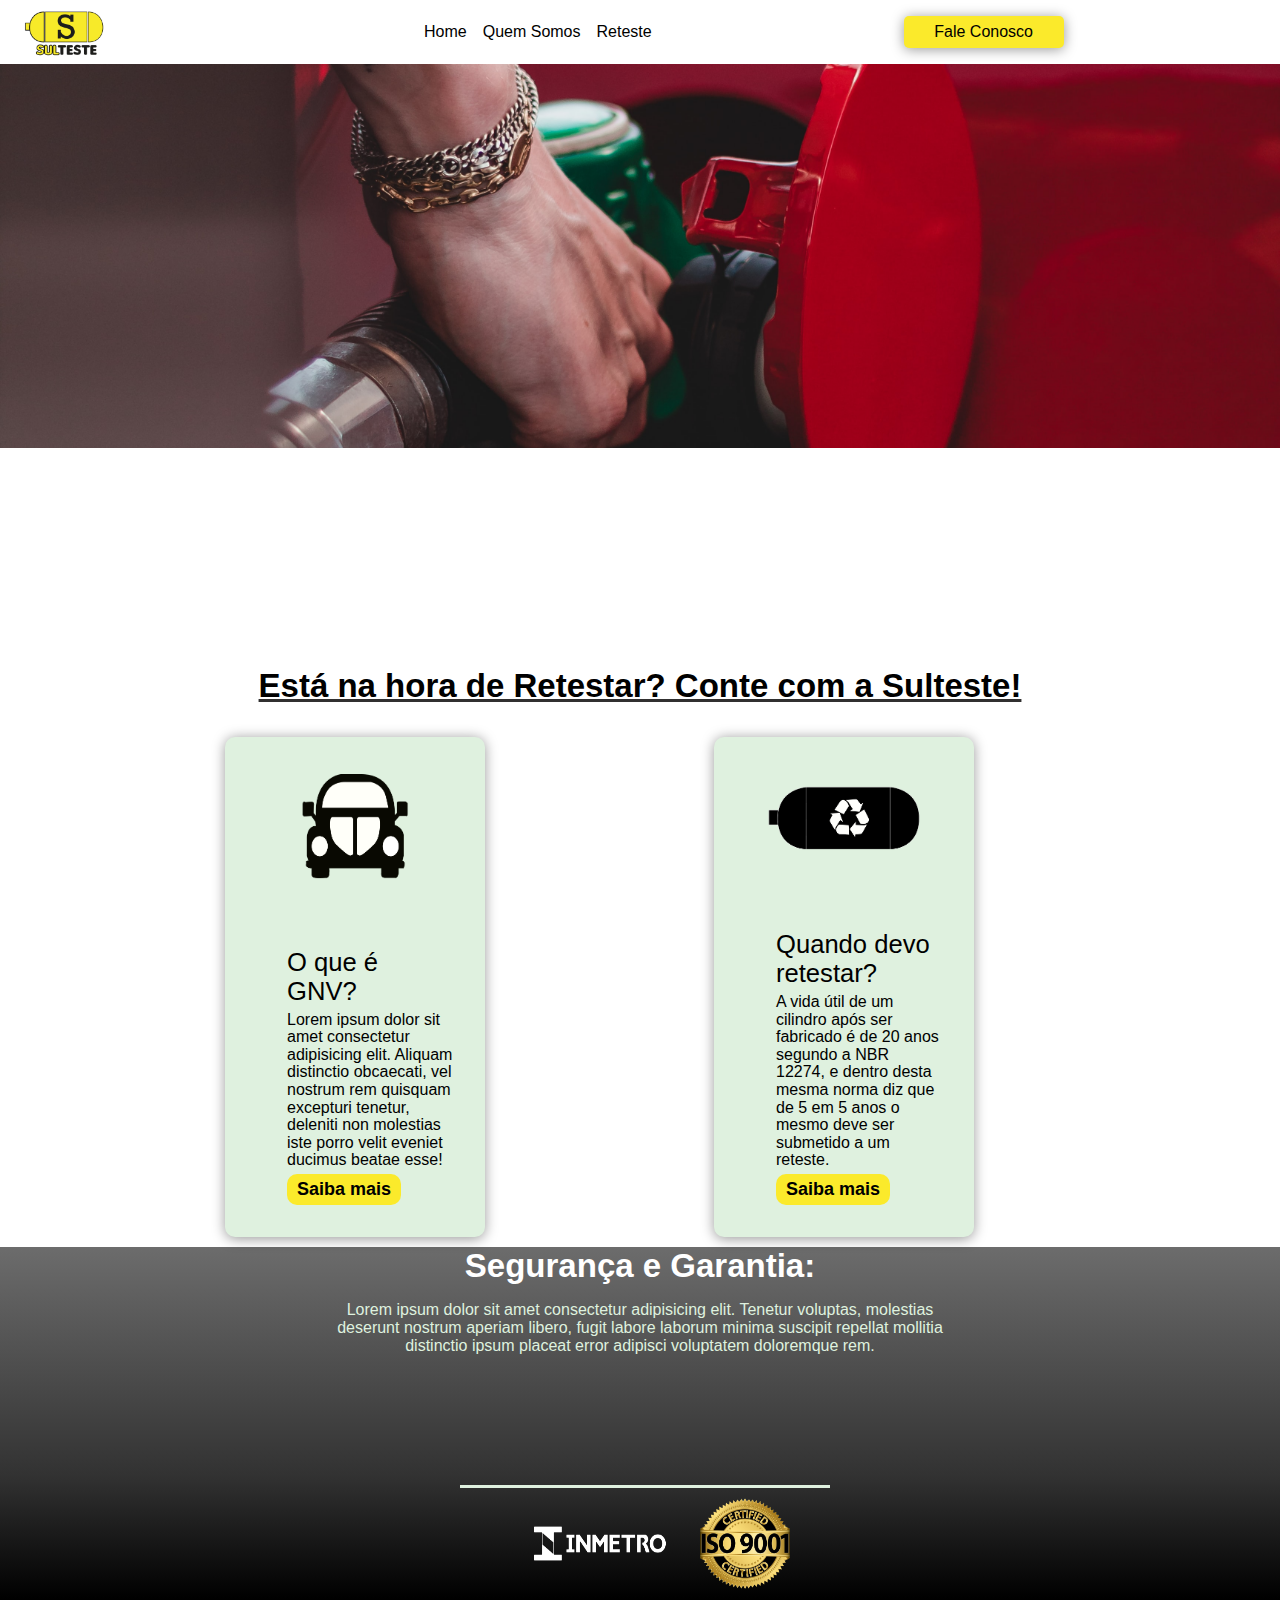
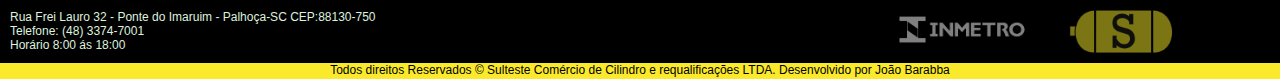
==== index.html @ 67af15f6 "Merge pull request #4 from joao-barabba/v6" ====
<html lang="pt-br">
  <head>
    <meta charset="UTF-8" />
    <meta name="description" content="Reteste de Cilindros GNV" />
    <meta name="viewport" content="width=device-width, initial-scale=1.0" />
    <link rel="apple-touch-icon" sizes="180x180" href="imagens/apple-touch-icon.png" />
    <link rel="icon" type="image/png" sizes="32x32" href="imagens/favicon-32x32.png" />
    <link rel="icon" type="image/png" sizes="16x16" href="imagens/favicon-16x16.png" />
    <link rel="manifest" href="/site.webmanifest" />
    <link rel="stylesheet"  href="estilos/styleHome.css">
    <title>Sulteste - Home</title>
  </head>
  <body>
        <header class="cabecalho">
            <img  src="/imagens/sulteste_logo.png" title="Logo Sulteste"  class="logo">
            <nav>
                <ul class="menu">
                    <li><a href="#home"> Home  </a></li>
                    <li><a href="quemsomos.html"> Quem Somos   </a></li>
                    <li><a href="reteste.html"> Reteste  </a></li>
                </ul>
            </nav>
            <button class="btn"><a href="contato.html">Fale Conosco</a></button>
        </header>
        <main class="container" id="home">
          <div  id="slider">
            <img class="selected" src="/imagens/gas-slider.jpg">
            <img src="/imagens/ideia-slider.jpg">
            <img src="/imagens/city-slider.jpg">
            <img src="/imagens/contato2.jpg">   
          </div>
        </main>  
        <section class="conteudo">
            <div class="titulo">
              <h2>Está na hora de Retestar? Conte com a Sulteste!</h2>
            </div>
            <div class="card">
              <div class="card-img-wrapper">
                <img src="/imagens/card-1.png">
                <div class="card-info">
                  <h3>O que é GNV?</h3>
                  <p>Lorem ipsum dolor sit amet consectetur adipisicing elit. Aliquam distinctio obcaecati, vel nostrum  rem quisquam excepturi tenetur, deleniti non molestias iste porro velit eveniet ducimus beatae esse!</p>
                  <a href=""><button class="btn-card">Saiba mais</button></a>
                </div>
              </div>
            </div>
            <div class="card">
              <div class="card-img-wrapper">
                <img src="/imagens/card-2.png">
                <div class="card-info">
                  <h3>Quando devo retestar?</h3>
                  <p>A vida útil de um cilindro após ser fabricado é de 20 anos segundo a NBR 12274, e dentro desta mesma norma diz que de 5 em 5 anos o mesmo deve ser submetido a um reteste.</p>
                  <a href="reteste.html"><button class="btn-card">Saiba mais</button></a>
                </div>
              </div>
            </div>
          </section>  
          <section class="safe">
              <div class="titulo2">
                <h2>Segurança e Garantia:</h2>
              </div>
              <div class="conteudo2">
                <p>Lorem ipsum dolor sit amet consectetur adipisicing elit. Tenetur voluptas, molestias deserunt nostrum aperiam libero, fugit labore laborum minima suscipit repellat mollitia distinctio ipsum placeat error adipisci voluptatem doloremque rem.</p>
              </div>
              <div class="safe-img">
                <img src="/imagens/inmetro-sem-fundo.png" width="200" title="Inmetro">
                <img src="/imagens/iso-9001.png" width="90" >
              </div>
          </section>
         <footer class="rodape">
           <div class="text-rodape">
             <p> Rua Frei Lauro 32 - Ponte do Imaruim - Palhoça-SC CEP:88130-750</br>Telefone: (48) 3374-7001</br>Horário 8:00 ás 18:00 </p>
           </div>
           <div class="img-rodape">
            <a href="https://www.gov.br/inmetro/pt-br" target="_blank"><img src="/imagens/inmetro-sem-fundo.png"width="190"title="Inmetro" ></a>
             <a href="#home"><img src="/imagens/sultestes_logo_2.png" width="120"></a>
           </div>
           <div class="direitos">
             <p>Todos direitos Reservados &copy; Sulteste Comércio de Cilindro e requalificações LTDA. Desenvolvido por <a href="https://joao-barabba.github.io/Site_Portfolio/" target="_blank">João Barabba</a></p>
           </div>
         </footer> 
  </body>
  <script src="script.js"></script>
</html>
---- estilos/styleHome.css ----
* {
  padding: 0;
  margin: 0;
}
.cabecalho {
  height: 4rem;
  width: 100%;
  display: flex;
  align-items: center;
  position: fixed;
  left: 0;
  top: 0;
  z-index: 100;
  background-color: #fff;
}
.cabecalho .logo {
  width: 100px;
  padding-left: 1rem;
  cursor: pointer;
}
.cabecalho .menu {
  list-style: none;
  display: flex;
  padding: 10 100px;
  margin-left: 200px;
}
.cabecalho .menu a {
  font-size: 16px;
  font-family: -apple-system, BlinkMacSystemFont, "Segoe UI", Roboto, Oxygen,
    Ubuntu, Cantarell, "Open Sans", "Helvetica Neue", sans-serif;
  color: #000;
  text-decoration: none;
  padding: 8px;
  font-weight: 400;
}
.menu a:hover {
  border-bottom: solid 1px #111111;
}
.cabecalho .btn {
  background-color: #fbea2b;
  margin-left: 9rem;
  width: 10rem;
  height: 2rem;
  border-radius: 5px;
  border-style: none;
  cursor: pointer;
  box-shadow: 0 0.1rem 0.8rem rgba(0, 0, 0, 0.4);
}
.cabecalho .btn a {
  font-size: 16px;
  font-family: -apple-system, BlinkMacSystemFont, "Segoe UI", Roboto, Oxygen,
    Ubuntu, Cantarell, "Open Sans", "Helvetica Neue", sans-serif;
  text-decoration: none;
  color: #000;
}
.cabecalho .btn:hover {
  border-style: solid;
  box-shadow: 0.5px 0.1px 2px rgb(7, 7, 7);
}
.container {
  height: 67%;
  display: flex;
  flex-direction: column;
  align-items: center;
  margin-top: 4rem;
}
#slider {
  width: 100%;
  height: 30vw;
  position: relative;
}
#slider img {
  position: absolute;
  width: 100%;
  height: 100%;
  object-fit: cover;
  opacity: 0;
}
#slider img.selected {
  opacity: 1;
}

.conteudo .titulo {
  font-family: -apple-system, BlinkMacSystemFont, "Segoe UI", Roboto, Oxygen,
    Ubuntu, Cantarell, "Open Sans", "Helvetica Neue", sans-serif;
  font-size: 22px;
  color: #000;
  margin-bottom: 2rem;
  display: flex;
  justify-content: center;
  align-self: center;
  align-items: center;
  text-decoration: underline rgb(49, 48, 48);
}
.conteudo .card {
  width: 15rem;
  height: 30rem;
  position: relative; /*Card é Pai, então por isso é relativo pois o filho irá precisar depois.*/
  display: inline-block;
  padding: 10px;
  border-radius: 10px;
  margin-left: 225px;
  background-color: #dff1df;
  box-shadow: 0 0.1rem 0.8rem rgba(0, 0, 0, 0.4);
  margin-bottom: 10px;
}
.card-img-wrapper {
  margin-top: 10px;
  margin-left: 20px;
}
.card-img-wrapper img {
  object-fit: cover;
  width: 200px;
  height: auto;
  border-radius: 0.5rem;
  opacity: 1;
  transition: all 0.3s;
  margin-bottom: 5px;
}
.card-info {
  position: absolute;
  bottom: 0;
  text-shadow: 0.1 0.8rem 0.5rem rgba(0, 0, 0, 0.4);
  padding: 2rem;
  transition: all 0.3s;
}
.card-info h3 {
  font-family: -apple-system, BlinkMacSystemFont, "Segoe UI", Roboto, Oxygen,
    Ubuntu, Cantarell, "Open Sans", "Helvetica Neue", sans-serif;
  font-size: 1.6rem;
  font-weight: 500;
  color: #000;
  margin-bottom: 5px;
}
.card-info p {
  font-family: -apple-system, BlinkMacSystemFont, "Segoe UI", Roboto, Oxygen,
    Ubuntu, Cantarell, "Open Sans", "Helvetica Neue", sans-serif;
  line-height: 1.1rem;
  margin-bottom: 5px;
}
.card:hover .card-info {
  bottom: 2rem;
  opacity: 1;
  visibility: visible;
}
.btn-card {
  background-color: #fbea2b;
  padding: 5 10px;
  font-size: 18px;
  font-family: -apple-system, BlinkMacSystemFont, "Segoe UI", Roboto, Oxygen,
    Ubuntu, Cantarell, "Open Sans", "Helvetica Neue", sans-serif;
  border-radius: 10px;
  text-decoration: none;
  cursor: pointer;
  border: none;
  font-weight: bold;
}
.btn-card:hover {
  box-shadow: 0 0.1rem 0.8rem rgba(0, 0, 0, 0.4);
  opacity: 0.8;
}
.safe {
  background: #000000;
  background: linear-gradient(
    360deg,
    rgba(0, 0, 0, 1) 0%,
    rgba(50, 50, 50, 1) 35%,
    rgba(108, 108, 108, 1) 100%
  );
  width: 100%;
  height: 22rem;
  display: flex;
  flex-direction: column;
}
.safe .titulo2 {
  font-family: -apple-system, BlinkMacSystemFont, "Segoe UI", Roboto, Oxygen,
    Ubuntu, Cantarell, "Open Sans", "Helvetica Neue", sans-serif;
  font-size: 22px;
  color: #fff;
  margin-bottom: 1rem;
  display: flex;
  justify-content: center;
}
.safe .conteudo2 {
  font-family: -apple-system, BlinkMacSystemFont, "Segoe UI", Roboto, Oxygen,
    Ubuntu, Cantarell, "Open Sans", "Helvetica Neue", sans-serif;
  color: #dff1df;
  height: 500px;
  width: 50%;
  align-content: center;
  align-self: center;
  text-align: center;
  display: flex;
  margin-top: 0px;
}
.safe .safe-img {
  height: auto;
  display: flex;
  margin-left: 10px;
  padding: 10 40px;
  align-content: center;
  align-self: center;
  border-top: solid #dff1df;
  cursor: pointer;
  margin-top: 10px;
}
.rodape {
  display: grid;
  background-color: #000;
  height: 5rem;
  width: 100%;
  grid-template-columns: 3fr 1fr 1fr;
  grid-template-rows: 4rem 1rem;
  font-family: -apple-system, BlinkMacSystemFont, "Segoe UI", Roboto, Oxygen,
    Ubuntu, Cantarell, "Open Sans", "Helvetica Neue", sans-serif;
  color: #dff1df;
  font-size: 12px;
}
.rodape .text-rodape {
  grid-column-start: 1;
  grid-column-end: 1;
  grid-row-start: 1;
  grid-row-end: 1;
  align-self: center;
  padding: 10px;
}
.rodape .img-rodape {
  grid-column-start: 2;
  grid-column-end: 4;
  grid-row-start: 1;
  grid-row-end: 1;
  justify-self: center;
  align-self: center;
  opacity: 0.5;
  cursor: pointer;
}
.rodape .direitos {
  background-color: #fbea2b;
  grid-column-start: 1;
  grid-column-end: 4;
  grid-row-start: 2;
  grid-row-end: 2;
  color: #000;
  text-align: center;
  font-size: 12px;
}
.rodape .direitos a {
  text-decoration: none;
  color: #000;
}
.rodape .direitos a:hover {
  text-decoration: underline;
}
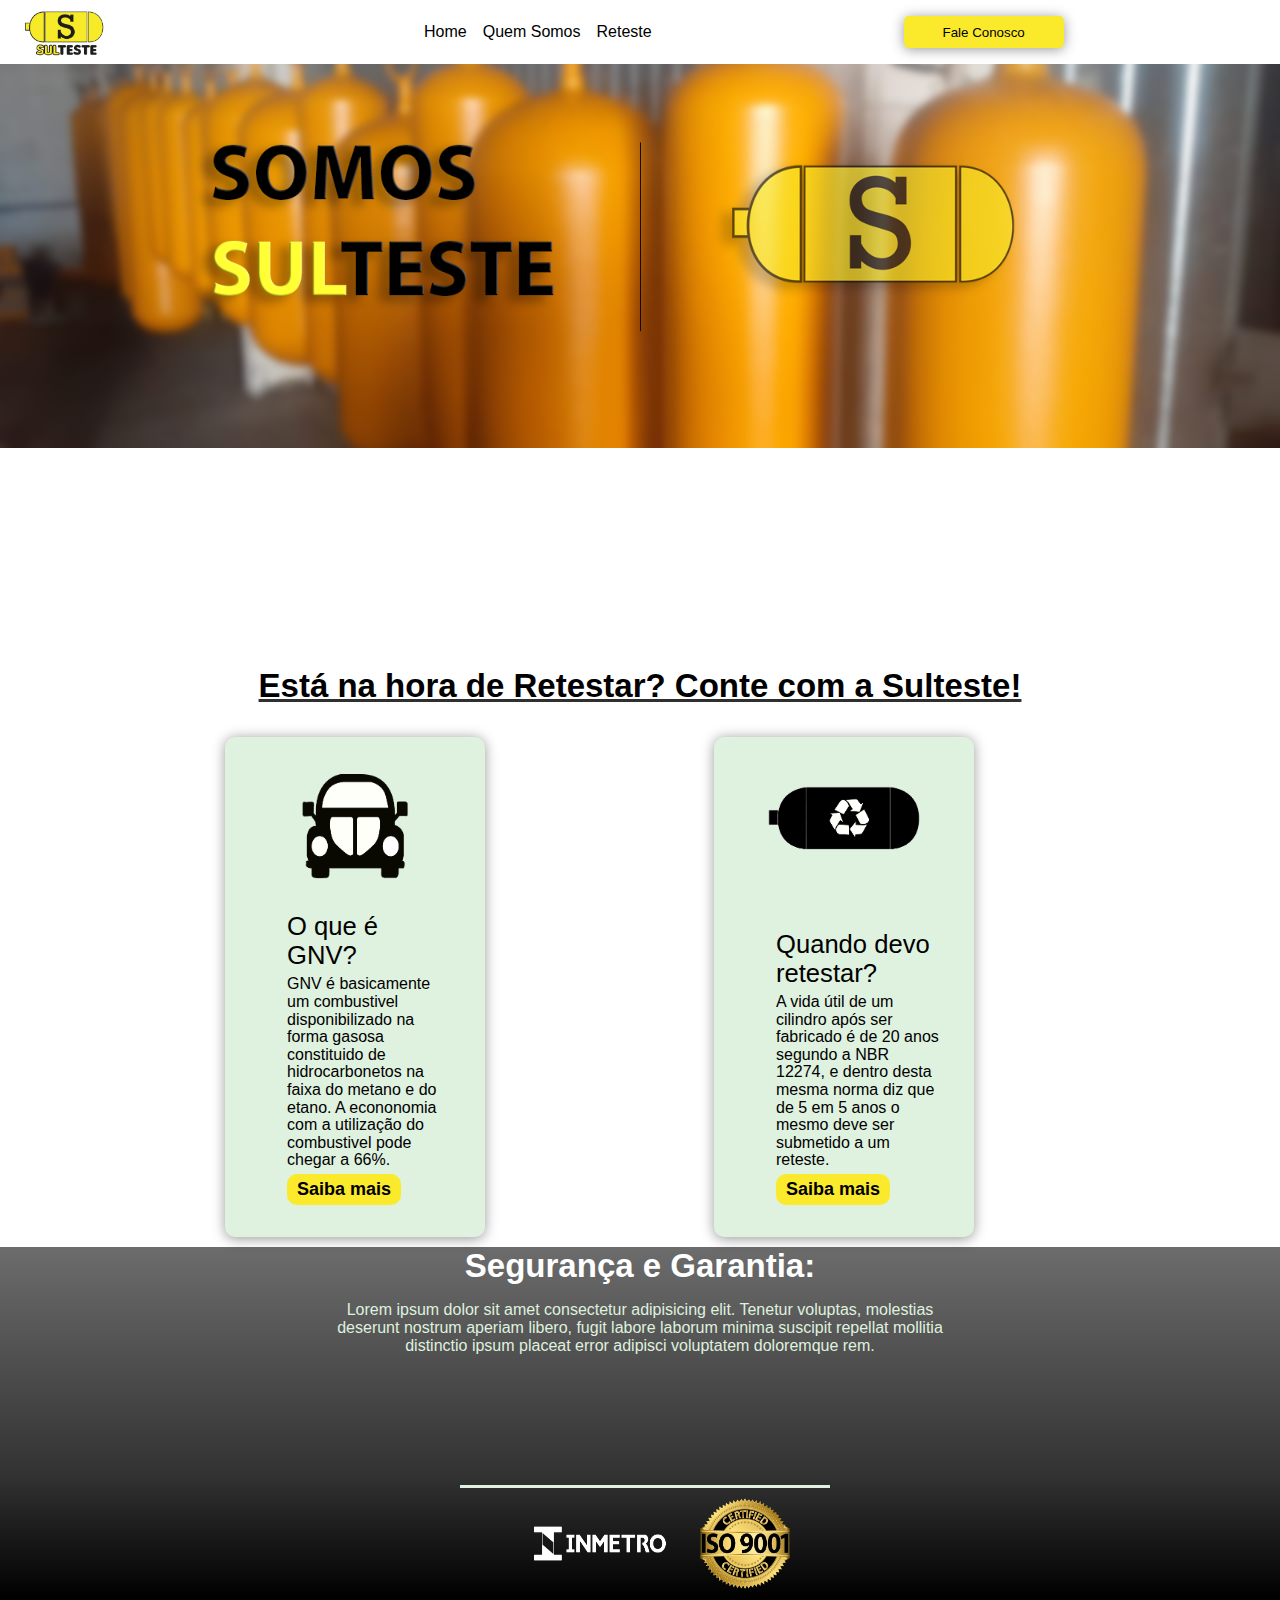
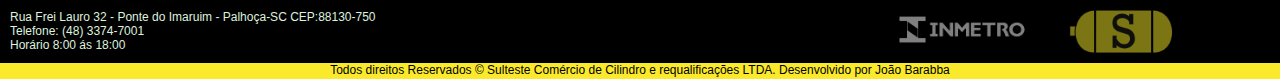
==== commit 48d5125e: "Merge pull request #5 from joao-barabba/v7" ====
--- a/index.html
+++ b/index.html
@@ -20,14 +20,14 @@
                     <li><a href="reteste.html"> Reteste  </a></li>
                 </ul>
             </nav>
-            <button class="btn"><a href="contato.html">Fale Conosco</a></button>
+            <a href="contato.html"> <button class="btn">Fale Conosco</button></a>
         </header>
         <main class="container" id="home">
           <div  id="slider">
-            <img class="selected" src="/imagens/gas-slider.jpg">
-            <img src="/imagens/ideia-slider.jpg">
-            <img src="/imagens/city-slider.jpg">
-            <img src="/imagens/contato2.jpg">   
+            <img class="selected" src="/imagens/slider1.png">
+            <img src="/imagens/slider2.png">
+            <img src="/imagens/slider3.png">
+            <img src="/imagens/slider4.png">   
           </div>
         </main>  
         <section class="conteudo">
@@ -39,8 +39,8 @@
                 <img src="/imagens/card-1.png">
                 <div class="card-info">
                   <h3>O que é GNV?</h3>
-                  <p>Lorem ipsum dolor sit amet consectetur adipisicing elit. Aliquam distinctio obcaecati, vel nostrum  rem quisquam excepturi tenetur, deleniti non molestias iste porro velit eveniet ducimus beatae esse!</p>
-                  <a href=""><button class="btn-card">Saiba mais</button></a>
+                  <p>GNV é basicamente um combustivel disponibilizado na forma gasosa constituido de hidrocarbonetos na faixa do metano e do etano. A econonomia com a utilização do combustivel pode chegar a 66%.</p>
+                  <a href="reteste.html"><button class="btn-card">Saiba mais</button></a>
                 </div>
               </div>
             </div>
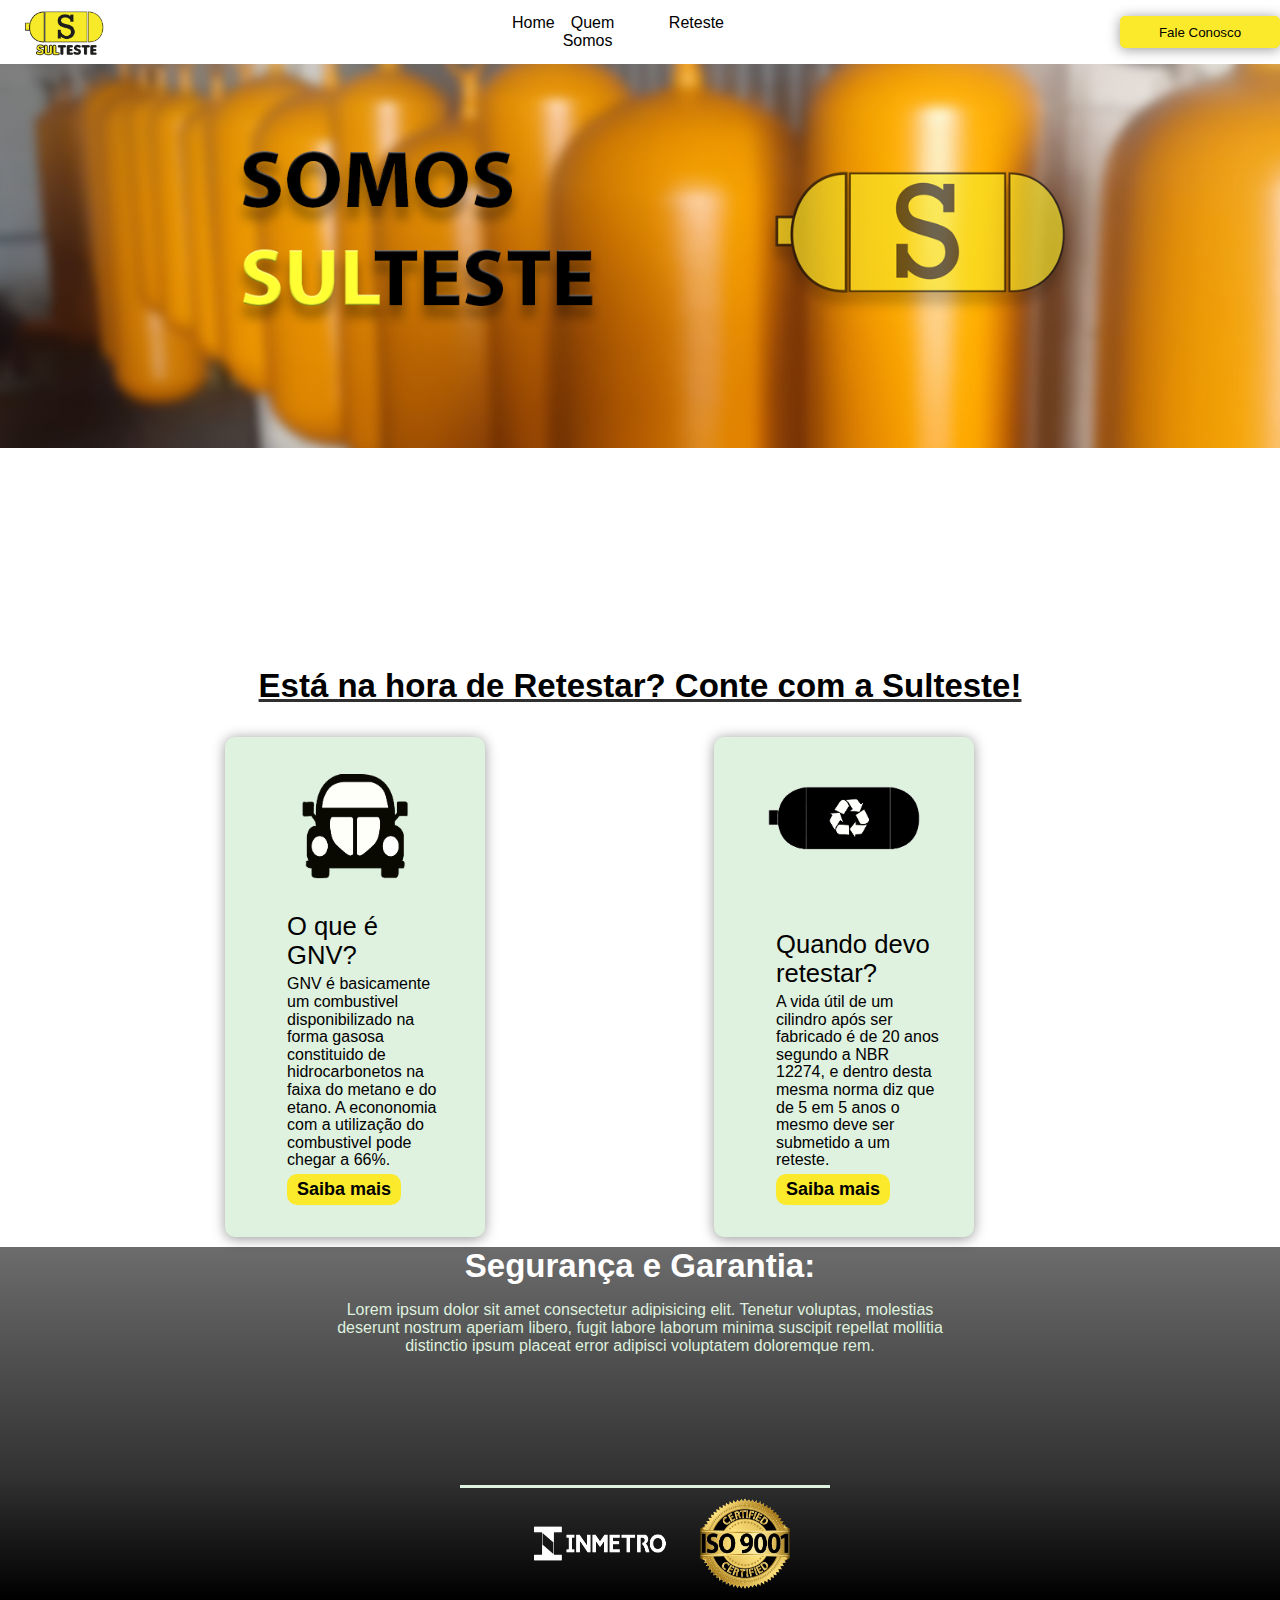
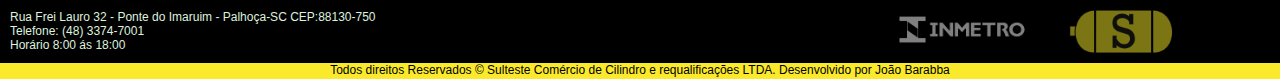
==== commit 626caccf: "Responsividade Home concluida" ====
--- a/index.html
+++ b/index.html
@@ -12,7 +12,7 @@
   </head>
   <body>
         <header class="cabecalho">
-            <img  src="/imagens/sulteste_logo.png" title="Logo Sulteste"  class="logo">
+            <img  src="imagens/sulteste_logo.png" title="Logo Sulteste"  class="logo">
             <nav>
                 <ul class="menu">
                     <li><a href="#home"> Home  </a></li>
@@ -24,10 +24,10 @@
         </header>
         <main class="container" id="home">
           <div  id="slider">
-            <img class="selected" src="/imagens/slider1.png">
-            <img src="/imagens/slider2.png">
-            <img src="/imagens/slider3.png">
-            <img src="/imagens/slider4.png">   
+            <img class="selected" src="imagens/slider1_v2.png">
+            <img src="imagens/slider2.png">
+            <img src="imagens/slider3.png">
+            <img src="imagens/slider4.png">   
           </div>
         </main>  
         <section class="conteudo">
@@ -36,7 +36,7 @@
             </div>
             <div class="card">
               <div class="card-img-wrapper">
-                <img src="/imagens/card-1.png">
+                <img src="imagens/card-1.png">
                 <div class="card-info">
                   <h3>O que é GNV?</h3>
                   <p>GNV é basicamente um combustivel disponibilizado na forma gasosa constituido de hidrocarbonetos na faixa do metano e do etano. A econonomia com a utilização do combustivel pode chegar a 66%.</p>
@@ -46,7 +46,7 @@
             </div>
             <div class="card">
               <div class="card-img-wrapper">
-                <img src="/imagens/card-2.png">
+                <img src="imagens/card-2.png">
                 <div class="card-info">
                   <h3>Quando devo retestar?</h3>
                   <p>A vida útil de um cilindro após ser fabricado é de 20 anos segundo a NBR 12274, e dentro desta mesma norma diz que de 5 em 5 anos o mesmo deve ser submetido a um reteste.</p>
@@ -63,8 +63,8 @@
                 <p>Lorem ipsum dolor sit amet consectetur adipisicing elit. Tenetur voluptas, molestias deserunt nostrum aperiam libero, fugit labore laborum minima suscipit repellat mollitia distinctio ipsum placeat error adipisci voluptatem doloremque rem.</p>
               </div>
               <div class="safe-img">
-                <img src="/imagens/inmetro-sem-fundo.png" width="200" title="Inmetro">
-                <img src="/imagens/iso-9001.png" width="90" >
+                <img src="imagens/inmetro-sem-fundo.png" width="200" title="Inmetro">
+                <img src="imagens/iso-9001.png" width="90" >
               </div>
           </section>
          <footer class="rodape">
@@ -72,8 +72,8 @@
              <p> Rua Frei Lauro 32 - Ponte do Imaruim - Palhoça-SC CEP:88130-750</br>Telefone: (48) 3374-7001</br>Horário 8:00 ás 18:00 </p>
            </div>
            <div class="img-rodape">
-            <a href="https://www.gov.br/inmetro/pt-br" target="_blank"><img src="/imagens/inmetro-sem-fundo.png"width="190"title="Inmetro" ></a>
-             <a href="#home"><img src="/imagens/sultestes_logo_2.png" width="120"></a>
+            <a href="https://www.gov.br/inmetro/pt-br" target="_blank"><img src="imagens/inmetro-sem-fundo.png"width="190"title="Inmetro" ></a>
+             <a href="#home"><img src="imagens/sultestes_logo_2.png" width="120"></a>
            </div>
            <div class="direitos">
              <p>Todos direitos Reservados &copy; Sulteste Comércio de Cilindro e requalificações LTDA. Desenvolvido por <a href="https://joao-barabba.github.io/Site_Portfolio/" target="_blank">João Barabba</a></p>
--- a/estilos/styleHome.css
+++ b/estilos/styleHome.css
@@ -22,9 +22,10 @@
   list-style: none;
   display: flex;
   padding: 10 100px;
-  margin-left: 200px;
+  margin-left: 18rem;
 }
 .cabecalho .menu a {
+
   font-size: 16px;
   font-family: -apple-system, BlinkMacSystemFont, "Segoe UI", Roboto, Oxygen,
     Ubuntu, Cantarell, "Open Sans", "Helvetica Neue", sans-serif;
@@ -38,7 +39,7 @@
 }
 .cabecalho .btn {
   background-color: #fbea2b;
-  margin-left: 9rem;
+  margin-left: 18rem;
   width: 10rem;
   height: 2rem;
   border-radius: 5px;
@@ -251,3 +252,171 @@
 .rodape .direitos a:hover {
   text-decoration: underline;
 }
+@media (max-width: 640px) {
+  /* Resolução Celular*/
+  .cabecalho {
+    display: flex;
+    height: 3rem;
+    width: 100%;
+  }
+  .cabecalho .logo {
+    display: none;
+  }
+
+  .cabecalho .menu {
+    list-style: none;
+    display: flex;
+    justify-content: space-evenly;
+    align-items: center;
+    width: 4.5rem;
+    margin-left: 0px;
+    
+  }
+  .cabecalho .menu a {
+    display: flex;
+    justify-content: center;
+    align-items: center;
+    font-size: 10px;
+    font-family: -apple-system, BlinkMacSystemFont, "Segoe UI", Roboto, Oxygen,
+      Ubuntu, Cantarell, "Open Sans", "Helvetica Neue", sans-serif;
+    color: #000;
+    text-decoration: none;
+    font-weight: 400;
+    width: 70px;
+    
+  }
+  .cabecalho .btn {
+    background-color: #fbea2b;
+    margin-left: -1rem;
+    width: 6rem;
+    height: 1.5rem;
+    border-radius: 5px;
+    border-style: none;
+    cursor: pointer;
+    box-shadow: 0 0.1rem 0.8rem rgba(0, 0, 0, 0.4);
+    font-size: 12px;
+  }
+  .container {
+    display: flex;
+    width: 100%;
+    margin-top: 0rem;
+    height: 220px;
+    
+  }
+  #slider {
+    display: flex;
+    margin-top: 0rem;
+    justify-content: center;
+    width: 100%;
+    height:15rem;
+    position: relative;
+    margin-bottom: 0px;
+  }
+  #slider img {
+    position: absolute;
+    width: 100%;
+    height: 100%;
+    opacity: 0;
+    object-fit: contain;
+    display: flex;
+    justify-content: center;
+    align-items: center;
+    margin-bottom: 0px;
+    margin-top: 0rem;
+  }
+  .conteudo{
+    width: 100%;
+    display: flex;
+    align-items: center;
+    flex-direction: column;
+    text-align: center;
+    margin-top: 0rem;
+    
+
+  }
+  .conteudo .titulo {
+    font-family: -apple-system, BlinkMacSystemFont, "Segoe UI", Roboto, Oxygen,
+      Ubuntu, Cantarell, "Open Sans", "Helvetica Neue", sans-serif;
+    font-size: 20px;
+    color: #000;
+    display: flex;
+    margin-left: 22px;
+    margin-top: 0rem;
+    text-decoration: underline rgb(49, 48, 48);
+  }
+  .conteudo .card {
+    width: 15rem;
+    height: 30rem;
+    position: relative; /*Card é Pai, então por isso é relativo pois o filho irá precisar depois.*/
+    display: inline-block;
+    padding: 10px;
+    border-radius: 10px;
+    margin-left: 22px;
+    background-color: #dff1df;
+    box-shadow: 0 0.1rem 0.8rem rgba(0, 0, 0, 0.4);
+    margin-bottom: 10px;
+    
+  }
+  .safe {
+    width: 100%;
+    height: 22rem;
+    display: flex;
+    flex-direction: column;
+  }
+  .safe .titulo2 {
+    font-family: -apple-system, BlinkMacSystemFont, "Segoe UI", Roboto, Oxygen,
+      Ubuntu, Cantarell, "Open Sans", "Helvetica Neue", sans-serif;
+    font-size: 20px;
+  }
+  .safe .conteudo2 {
+    font-family: -apple-system, BlinkMacSystemFont, "Segoe UI", Roboto, Oxygen,
+      Ubuntu, Cantarell, "Open Sans", "Helvetica Neue", sans-serif;
+    color: #dff1df;
+    height: 0px;
+    width: 50%;
+    align-content: center;
+    align-self: center;
+    text-align: center;
+    display: flex;
+    margin-top: 0px;
+  }
+  .safe .safe-img {
+    display: none;
+  }
+  .rodape {
+    display: grid;
+    background-color: #000;
+    height: 3rem;
+    width: 100%;
+    grid-template-columns: 3fr 1fr 1fr;
+    grid-template-rows: 3rem .5rem;
+    font-size: 8px;
+  }
+  .rodape .text-rodape {
+    grid-column-start: 1;
+    grid-column-end: 1;
+    grid-row-start: 1;
+    grid-row-end: 1;
+    align-self: center;
+    padding: 10px;
+  }
+  .rodape .img-rodape {
+    display: none;
+  }
+  .rodape .direitos {
+    background-color: #fbea2b;
+    grid-column-start: 1;
+    grid-column-end: 4;
+    grid-row-start: 2;
+    grid-row-end: 2;
+    color: #000;
+    text-align: center;
+    font-size: 6px;
+  }
+  .rodape .direitos a {
+    text-decoration: none;
+    color: #000;
+  }
+  .rodape .direitos a:hover {
+    text-decoration: underline;
+}
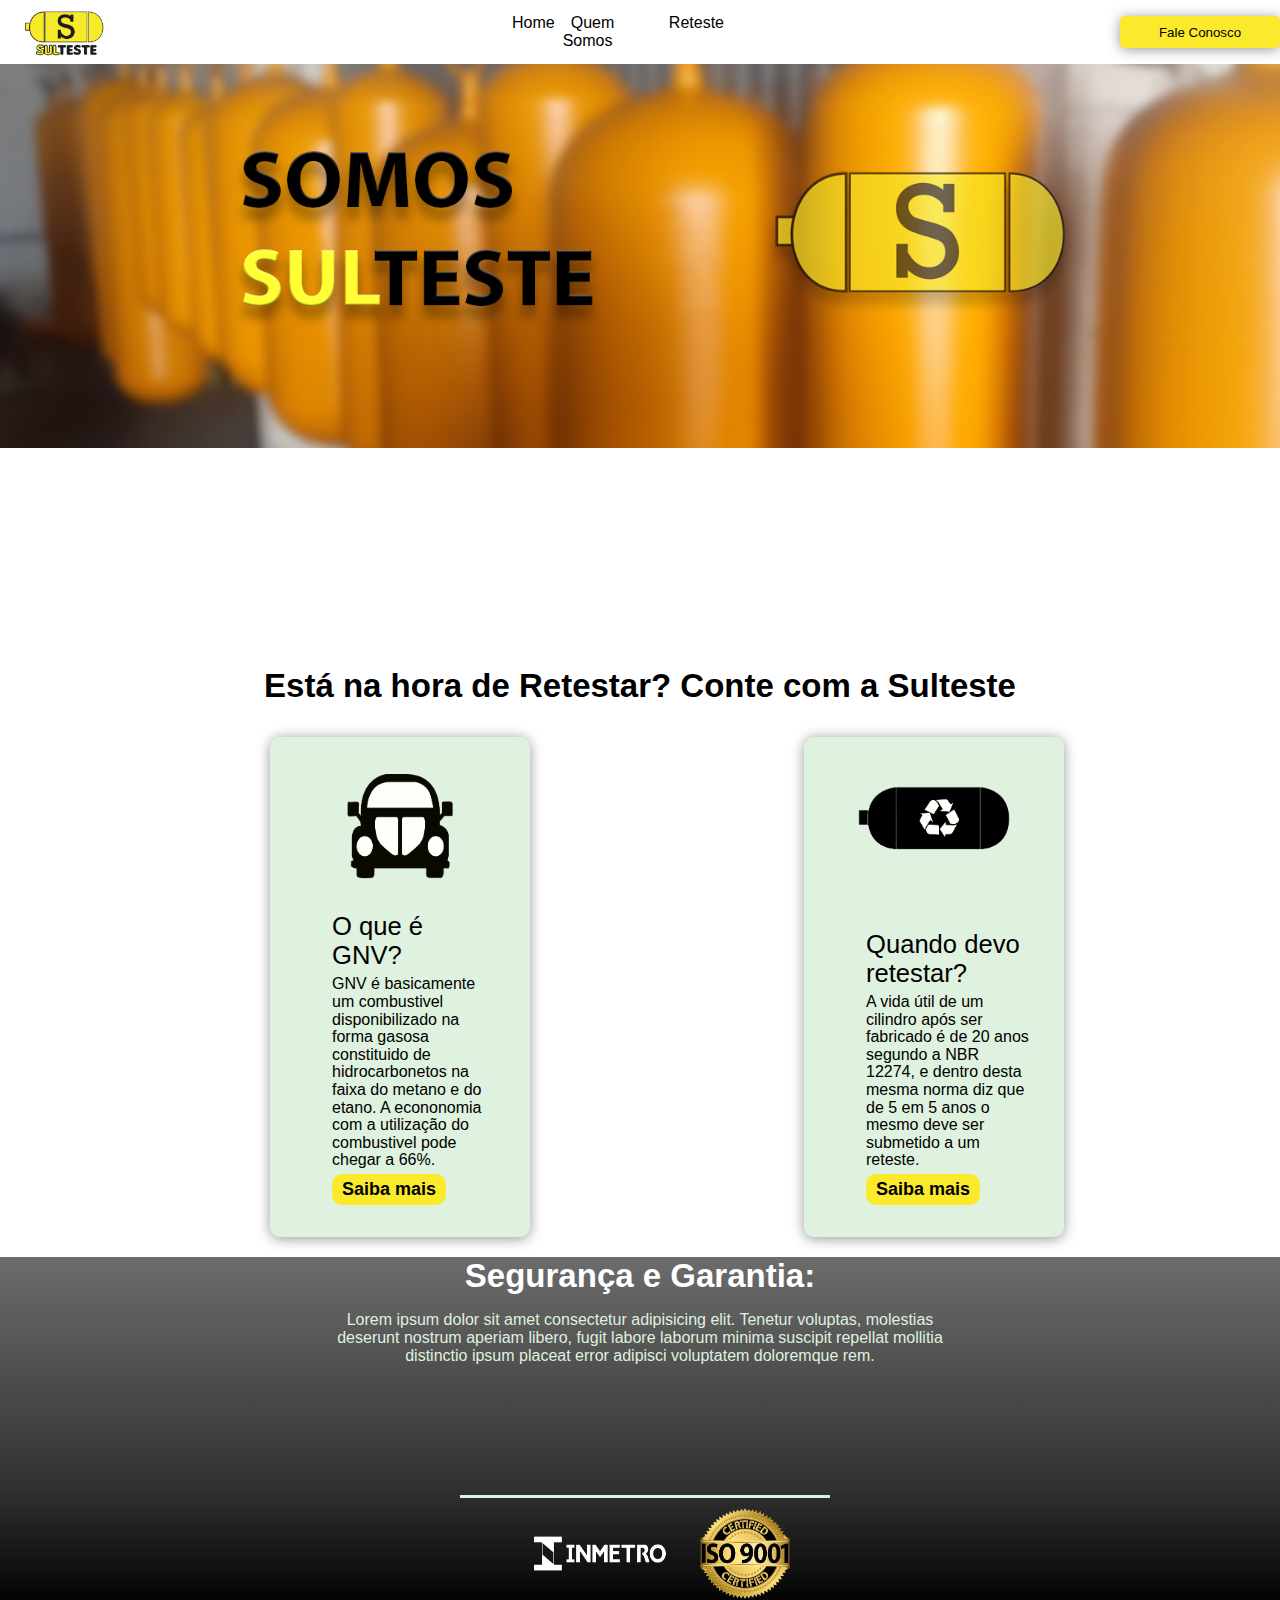
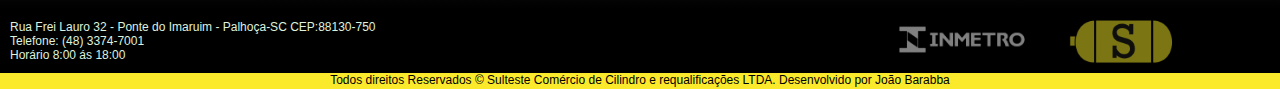
==== commit 5d80b99a: ":up: Atualizações em estilos no site" ====
--- a/index.html
+++ b/index.html
@@ -32,7 +32,7 @@
         </main>  
         <section class="conteudo">
             <div class="titulo">
-              <h2>Está na hora de Retestar? Conte com a Sulteste!</h2>
+              <h2>Está na hora de Retestar? Conte com a Sulteste</h2>
             </div>
             <div class="card">
               <div class="card-img-wrapper">
--- a/estilos/styleHome.css
+++ b/estilos/styleHome.css
@@ -64,11 +64,14 @@
   flex-direction: column;
   align-items: center;
   margin-top: 4rem;
+  background-color: #fff;
+  
 }
 #slider {
   width: 100%;
   height: 30vw;
   position: relative;
+  
 }
 #slider img {
   position: absolute;
@@ -91,7 +94,15 @@
   justify-content: center;
   align-self: center;
   align-items: center;
-  text-decoration: underline rgb(49, 48, 48);
+  
+}
+.conteudo .sub{
+  color: #fbea2b;
+  margin-left: 10px;
+  font-family: -apple-system, BlinkMacSystemFont, "Segoe UI", Roboto, Oxygen,
+  Ubuntu, Cantarell, "Open Sans", "Helvetica Neue", sans-serif;
+  font-size: 22px;
+ 
 }
 .conteudo .card {
   width: 15rem;
@@ -100,10 +111,11 @@
   display: inline-block;
   padding: 10px;
   border-radius: 10px;
-  margin-left: 225px;
+  margin-left: 270px;
   background-color: #dff1df;
   box-shadow: 0 0.1rem 0.8rem rgba(0, 0, 0, 0.4);
-  margin-bottom: 10px;
+  margin-bottom: 20px;
+  
 }
 .card-img-wrapper {
   margin-top: 10px;
@@ -252,55 +264,53 @@
 .rodape .direitos a:hover {
   text-decoration: underline;
 }
-@media (max-width: 640px) {
-  /* Resolução Celular*/
-  .cabecalho {
+@media (max-width:768px) {  
+  /* Resolução Tablet */
+  .cabecalho{
     display: flex;
     height: 3rem;
     width: 100%;
   }
-  .cabecalho .logo {
-    display: none;
-  }
-
+  .cabecalho .logo{
+    display:none;
+  }
   .cabecalho .menu {
     list-style: none;
     display: flex;
     justify-content: space-evenly;
     align-items: center;
     width: 4.5rem;
-    margin-left: 0px;
+    margin-left: 90px;
     
   }
   .cabecalho .menu a {
     display: flex;
     justify-content: center;
     align-items: center;
-    font-size: 10px;
-    font-family: -apple-system, BlinkMacSystemFont, "Segoe UI", Roboto, Oxygen,
-      Ubuntu, Cantarell, "Open Sans", "Helvetica Neue", sans-serif;
-    color: #000;
+    font-size: 14px;;
     text-decoration: none;
     font-weight: 400;
-    width: 70px;
+    width: 100px;
+    margin-left: 10px;
+    
     
   }
   .cabecalho .btn {
     background-color: #fbea2b;
-    margin-left: -1rem;
-    width: 6rem;
-    height: 1.5rem;
+    margin-left: 14.5rem;
+    width: 8rem;
+    height: 2.4rem;
     border-radius: 5px;
     border-style: none;
     cursor: pointer;
     box-shadow: 0 0.1rem 0.8rem rgba(0, 0, 0, 0.4);
-    font-size: 12px;
+    font-size: 14px;
   }
   .container {
     display: flex;
     width: 100%;
     margin-top: 0rem;
-    height: 220px;
+    height: 350px;
     
   }
   #slider {
@@ -308,9 +318,10 @@
     margin-top: 0rem;
     justify-content: center;
     width: 100%;
-    height:15rem;
+    height:30rem;
     position: relative;
     margin-bottom: 0px;
+
   }
   #slider img {
     position: absolute;
@@ -337,12 +348,20 @@
   .conteudo .titulo {
     font-family: -apple-system, BlinkMacSystemFont, "Segoe UI", Roboto, Oxygen,
       Ubuntu, Cantarell, "Open Sans", "Helvetica Neue", sans-serif;
-    font-size: 20px;
+    font-size: 18px;
     color: #000;
     display: flex;
     margin-left: 22px;
     margin-top: 0rem;
-    text-decoration: underline rgb(49, 48, 48);
+    
+  
+  }
+  .conteudo .sub{
+    color: #fbea2b;
+    margin-left: 10px;
+    font-family: -apple-system, BlinkMacSystemFont, "Segoe UI", Roboto, Oxygen,
+    Ubuntu, Cantarell, "Open Sans", "Helvetica Neue", sans-serif;
+  font-size: 18px;
   }
   .conteudo .card {
     width: 15rem;
@@ -359,7 +378,7 @@
   }
   .safe {
     width: 100%;
-    height: 22rem;
+    height: 18rem;
     display: flex;
     flex-direction: column;
   }
@@ -367,6 +386,7 @@
     font-family: -apple-system, BlinkMacSystemFont, "Segoe UI", Roboto, Oxygen,
       Ubuntu, Cantarell, "Open Sans", "Helvetica Neue", sans-serif;
     font-size: 20px;
+    margin-top: 20px;
   }
   .safe .conteudo2 {
     font-family: -apple-system, BlinkMacSystemFont, "Segoe UI", Roboto, Oxygen,
@@ -379,6 +399,7 @@
     text-align: center;
     display: flex;
     margin-top: 0px;
+    font-size: 14px;
   }
   .safe .safe-img {
     display: none;
@@ -420,3 +441,178 @@
   .rodape .direitos a:hover {
     text-decoration: underline;
 }
+}
+@media (max-width: 640px) {
+  /* Resolução Celular*/
+  .cabecalho {
+    display: flex;
+    height: 3rem;
+    width: 100%;
+  }
+  .cabecalho .logo {
+    display: none;
+  }
+
+  .cabecalho .menu {
+    list-style: none;
+    display: flex;
+    justify-content: space-evenly;
+    align-items: center;
+    width: 3rem;
+    margin-left: 8px;
+  
+    
+  }
+  .cabecalho .menu a {
+    display: flex;
+    justify-content: center;
+    align-items: center;
+    font-size: 10px;
+    font-family: -apple-system, BlinkMacSystemFont, "Segoe UI", Roboto, Oxygen,
+      Ubuntu, Cantarell, "Open Sans", "Helvetica Neue", sans-serif;
+    color: #000;
+    text-decoration: none;
+    font-weight: 400;
+    width: 70px;
+    margin-left: 0px;
+    
+  }
+  .cabecalho .btn {
+    background-color: #fbea2b;
+    margin-left: .2rem;
+    width: 6rem;
+    height: 1.5rem;
+    border-radius: 5px;
+    border-style: none;
+    cursor: pointer;
+    box-shadow: 0 0.1rem 0.8rem rgba(0, 0, 0, 0.4);
+    font-size: 12px;
+  }
+  .container {
+    display: flex;
+    width: 100%;
+    margin-top: 0rem;
+    height: 220px;
+    
+  }
+  #slider {
+    display: flex;
+    margin-top: 0rem;
+    justify-content: center;
+    width: 100%;
+    height:15rem;
+    position: relative;
+    margin-bottom: 0px;
+  }
+  #slider img {
+    position: absolute;
+    width: 100%;
+    height: 100%;
+    opacity: 0;
+    object-fit: contain;
+    display: flex;
+    justify-content: center;
+    align-items: center;
+    margin-bottom: 0px;
+    margin-top: 0rem;
+  }
+  .conteudo{
+    width: 100%;
+    display: flex;
+    align-items: center;
+    flex-direction: column;
+    text-align: center;
+    margin-top: 0rem;
+    
+
+  }
+  .conteudo .titulo {
+    font-family: -apple-system, BlinkMacSystemFont, "Segoe UI", Roboto, Oxygen,
+      Ubuntu, Cantarell, "Open Sans", "Helvetica Neue", sans-serif;
+    font-size: 15px;
+    color: #000;
+    display: flex;
+    align-items: center;
+    justify-content: center;
+    margin-left: 1px;
+    margin-top: 0px;
+    width: 100%;
+    height:50px;
+  }
+
+  .conteudo .card {
+    width: 15rem;
+    height: 30rem;
+    position: relative; /*Card é Pai, então por isso é relativo pois o filho irá precisar depois.*/
+    display: inline-block;
+    padding: 10px;
+    border-radius: 10px;
+    margin-left: 22px;
+    background-color: #dff1df;
+    box-shadow: 0 0.1rem 0.8rem rgba(0, 0, 0, 0.4);
+    margin-bottom: 10px;
+    
+  }
+  .safe {
+    width: 100%;
+    height: 22rem;
+    display: flex;
+    flex-direction: column;
+  }
+  .safe .titulo2 {
+    font-family: -apple-system, BlinkMacSystemFont, "Segoe UI", Roboto, Oxygen,
+      Ubuntu, Cantarell, "Open Sans", "Helvetica Neue", sans-serif;
+    font-size: 20px;
+  }
+  .safe .conteudo2 {
+    font-family: -apple-system, BlinkMacSystemFont, "Segoe UI", Roboto, Oxygen,
+      Ubuntu, Cantarell, "Open Sans", "Helvetica Neue", sans-serif;
+    color: #dff1df;
+    height: 0px;
+    width: 50%;
+    align-content: center;
+    align-self: center;
+    text-align: center;
+    display: flex;
+    margin-top: 0px;
+  }
+  .safe .safe-img {
+    display: none;
+  }
+  .rodape {
+    display: grid;
+    background-color: #000;
+    height: 3rem;
+    width: 100%;
+    grid-template-columns: 3fr 1fr 1fr;
+    grid-template-rows: 3rem .5rem;
+    font-size: 8px;
+  }
+  .rodape .text-rodape {
+    grid-column-start: 1;
+    grid-column-end: 1;
+    grid-row-start: 1;
+    grid-row-end: 1;
+    align-self: center;
+    padding: 10px;
+  }
+  .rodape .img-rodape {
+    display: none;
+  }
+  .rodape .direitos {
+    background-color: #fbea2b;
+    grid-column-start: 1;
+    grid-column-end: 4;
+    grid-row-start: 2;
+    grid-row-end: 2;
+    color: #000;
+    text-align: center;
+    font-size: 6px;
+  }
+  .rodape .direitos a {
+    text-decoration: none;
+    color: #000;
+  }
+  .rodape .direitos a:hover {
+    text-decoration: underline;
+}
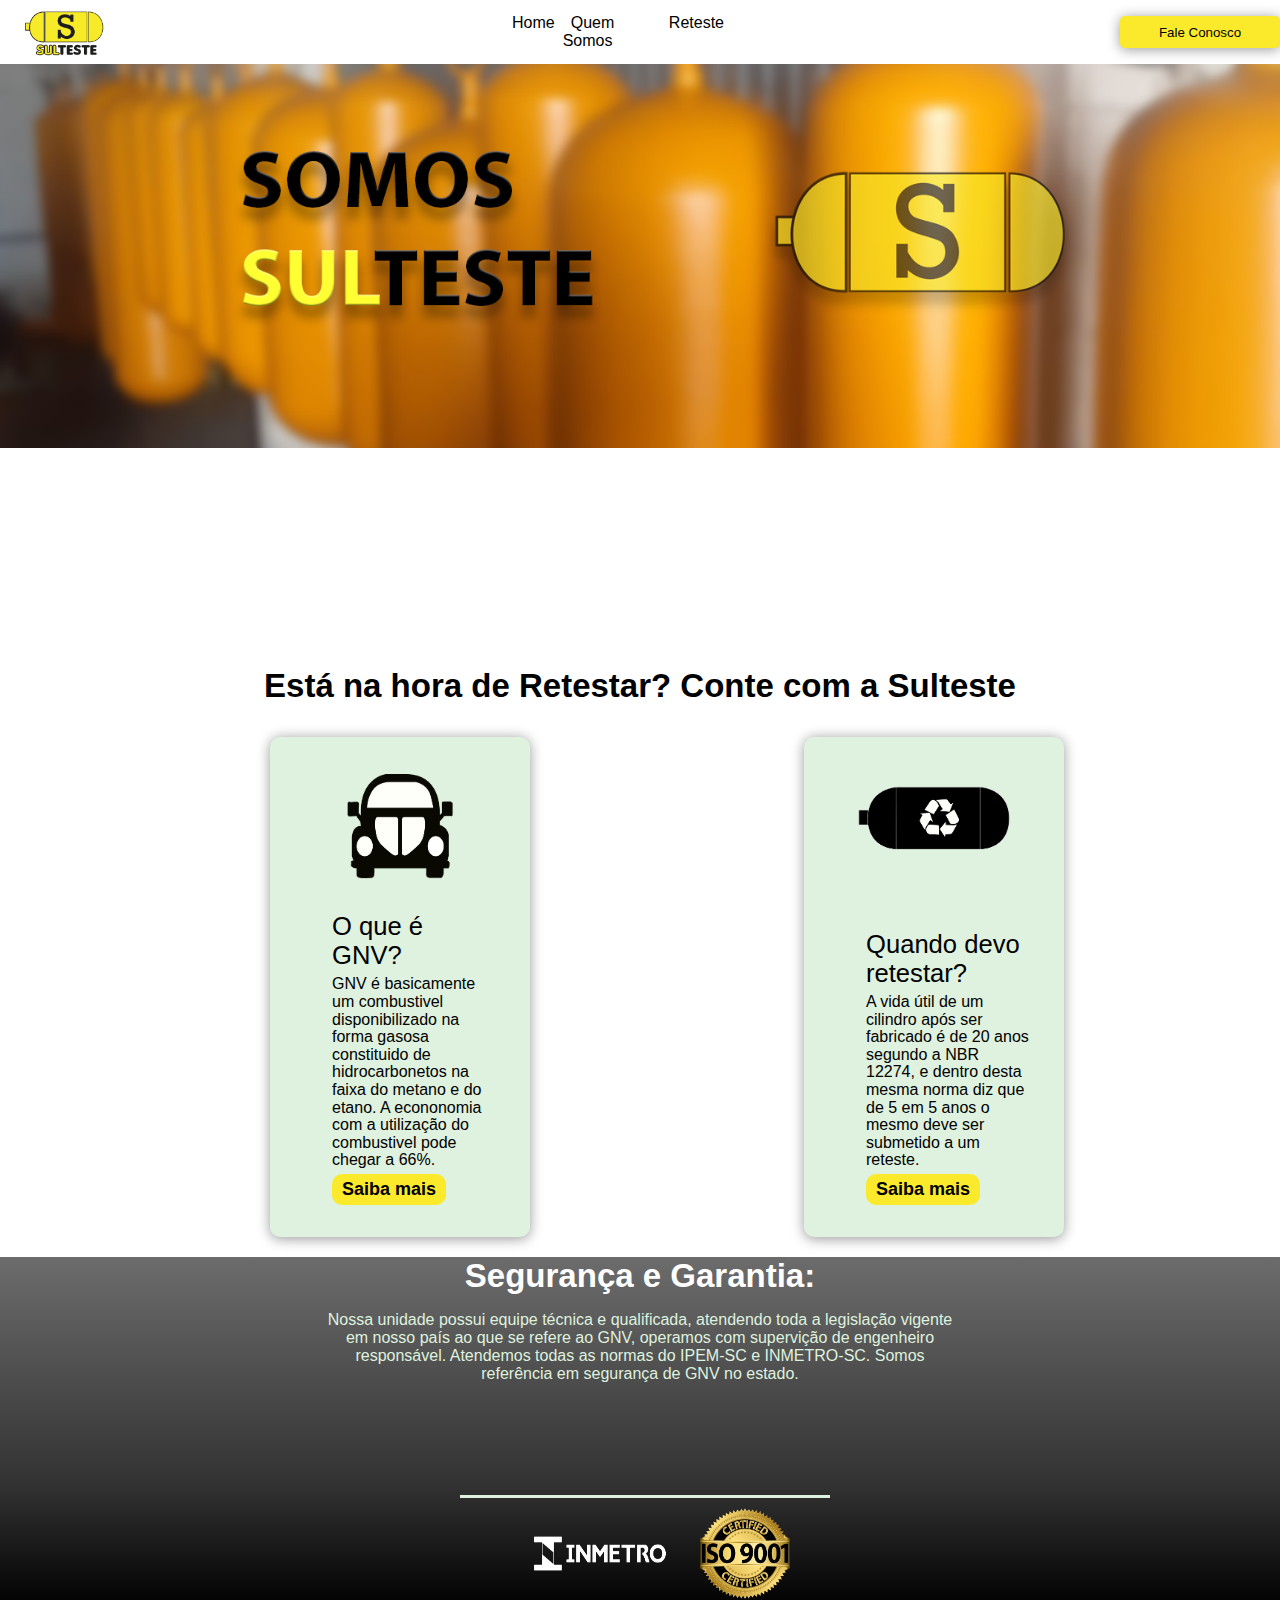
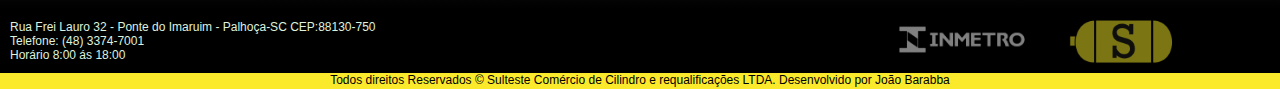
==== commit 42762356: ":up: Atualizaçõe no texto de segurança" ====
--- a/index.html
+++ b/index.html
@@ -60,7 +60,7 @@
                 <h2>Segurança e Garantia:</h2>
               </div>
               <div class="conteudo2">
-                <p>Lorem ipsum dolor sit amet consectetur adipisicing elit. Tenetur voluptas, molestias deserunt nostrum aperiam libero, fugit labore laborum minima suscipit repellat mollitia distinctio ipsum placeat error adipisci voluptatem doloremque rem.</p>
+                <p>Nossa unidade possui equipe técnica e qualificada, atendendo toda a legislação vigente em nosso país ao que se refere ao GNV, operamos com supervição de engenheiro responsável. Atendemos todas as normas do IPEM-SC e INMETRO-SC. Somos referência em segurança de GNV no estado.</p>
               </div>
               <div class="safe-img">
                 <img src="imagens/inmetro-sem-fundo.png" width="200" title="Inmetro">
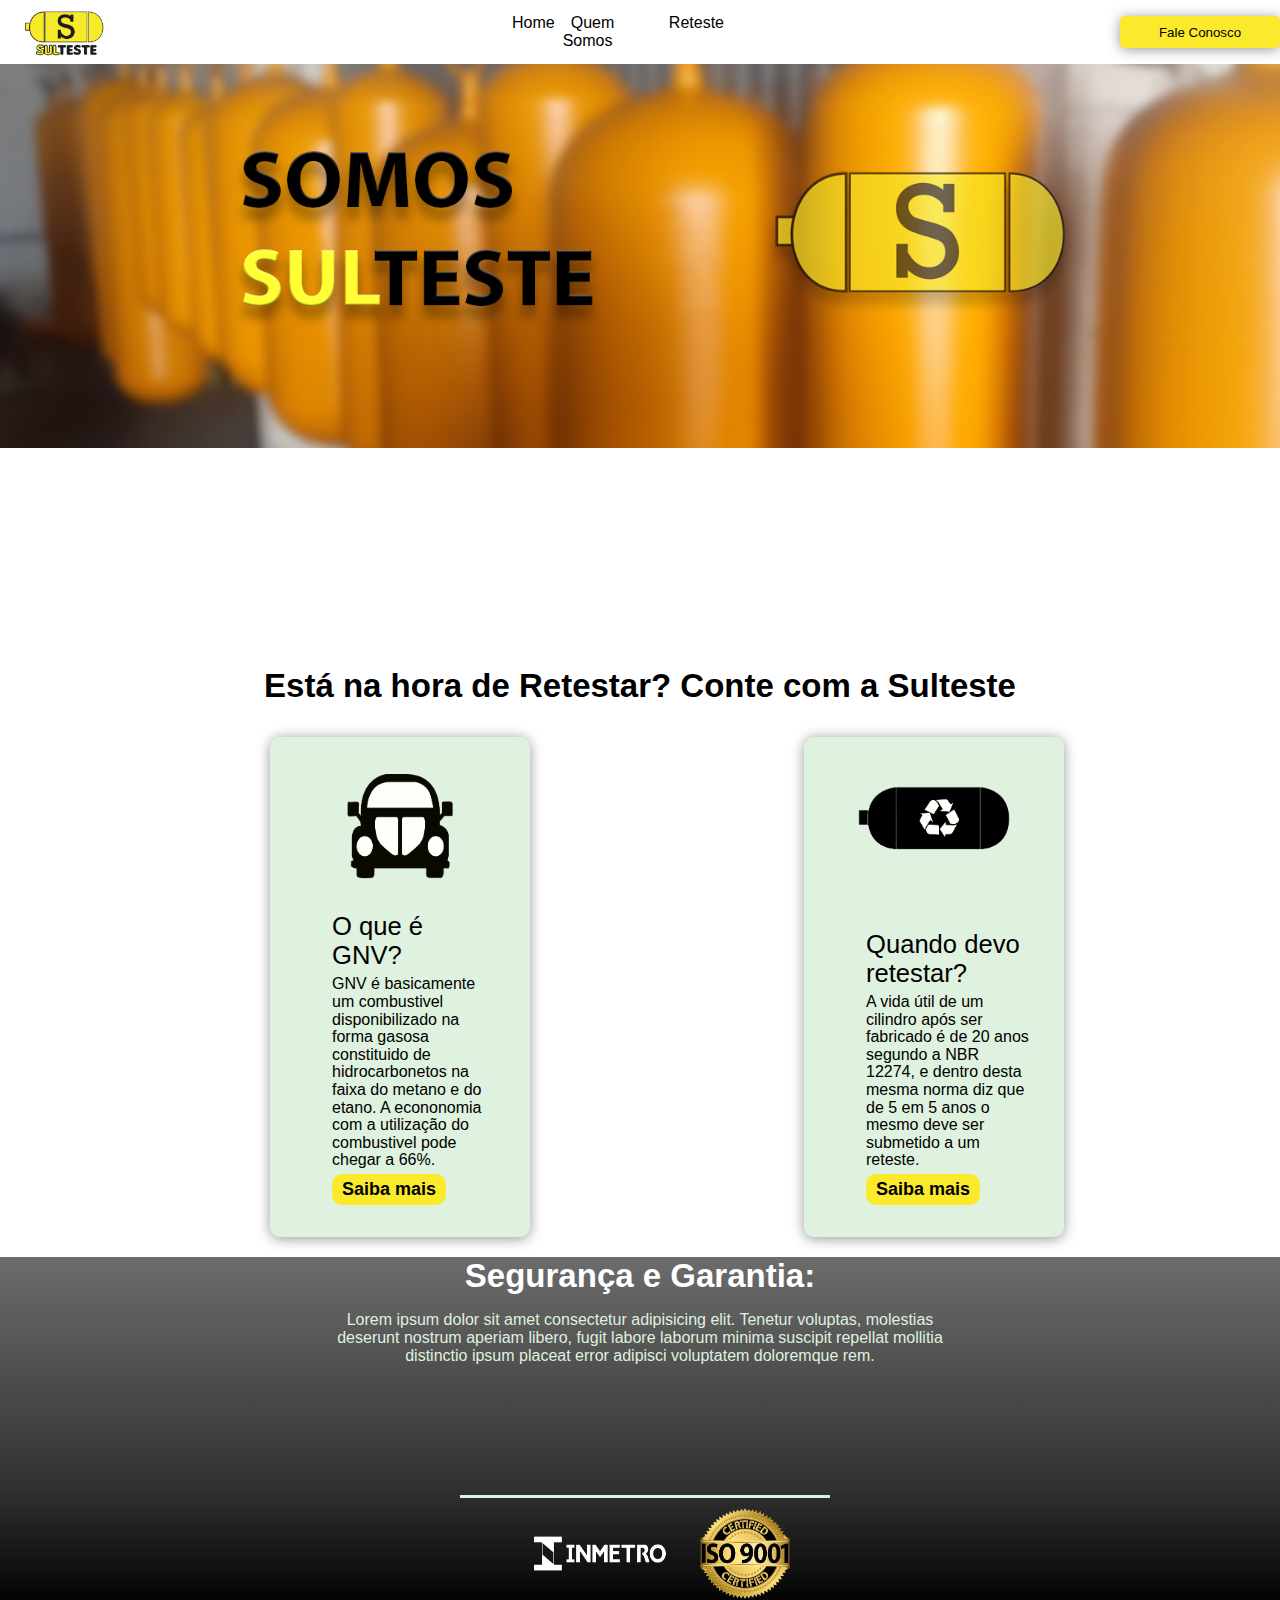
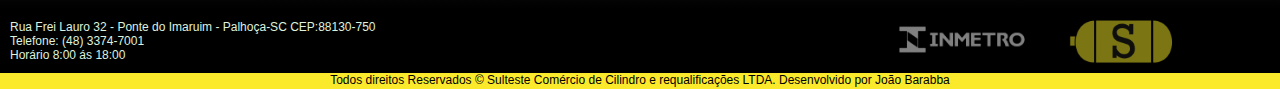
==== commit 1d65a1df: "Merge pull request #14 from joao-barabba/parteServer" ====
--- a/index.html
+++ b/index.html
@@ -60,7 +60,7 @@
                 <h2>Segurança e Garantia:</h2>
               </div>
               <div class="conteudo2">
-                <p>Nossa unidade possui equipe técnica e qualificada, atendendo toda a legislação vigente em nosso país ao que se refere ao GNV, operamos com supervição de engenheiro responsável. Atendemos todas as normas do IPEM-SC e INMETRO-SC. Somos referência em segurança de GNV no estado.</p>
+                <p>Lorem ipsum dolor sit amet consectetur adipisicing elit. Tenetur voluptas, molestias deserunt nostrum aperiam libero, fugit labore laborum minima suscipit repellat mollitia distinctio ipsum placeat error adipisci voluptatem doloremque rem.</p>
               </div>
               <div class="safe-img">
                 <img src="imagens/inmetro-sem-fundo.png" width="200" title="Inmetro">
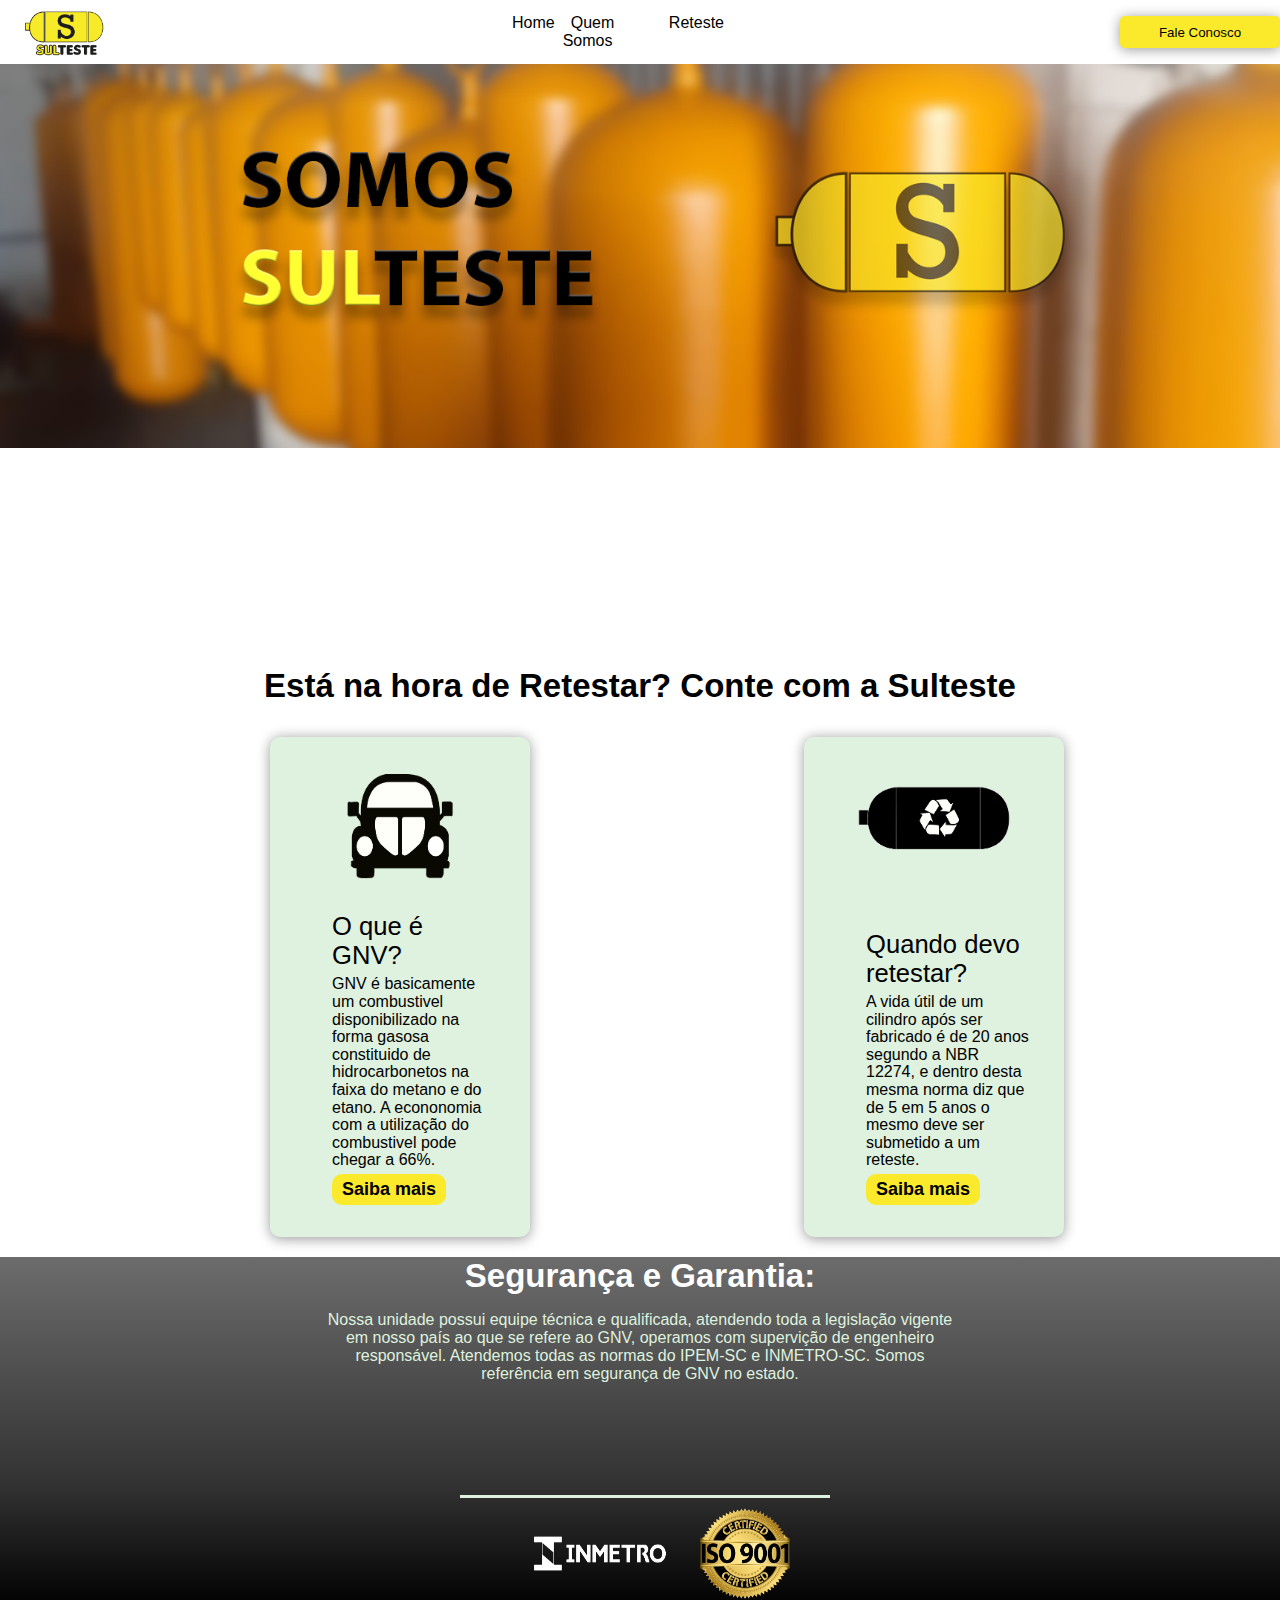
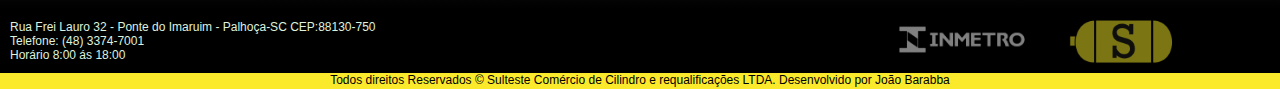
==== commit 1fc2053f: "Merge pull request #15 from joao-barabba/v10" ====
--- a/index.html
+++ b/index.html
@@ -60,7 +60,7 @@
                 <h2>Segurança e Garantia:</h2>
               </div>
               <div class="conteudo2">
-                <p>Lorem ipsum dolor sit amet consectetur adipisicing elit. Tenetur voluptas, molestias deserunt nostrum aperiam libero, fugit labore laborum minima suscipit repellat mollitia distinctio ipsum placeat error adipisci voluptatem doloremque rem.</p>
+                <p>Nossa unidade possui equipe técnica e qualificada, atendendo toda a legislação vigente em nosso país ao que se refere ao GNV, operamos com supervição de engenheiro responsável. Atendemos todas as normas do IPEM-SC e INMETRO-SC. Somos referência em segurança de GNV no estado.</p>
               </div>
               <div class="safe-img">
                 <img src="imagens/inmetro-sem-fundo.png" width="200" title="Inmetro">
